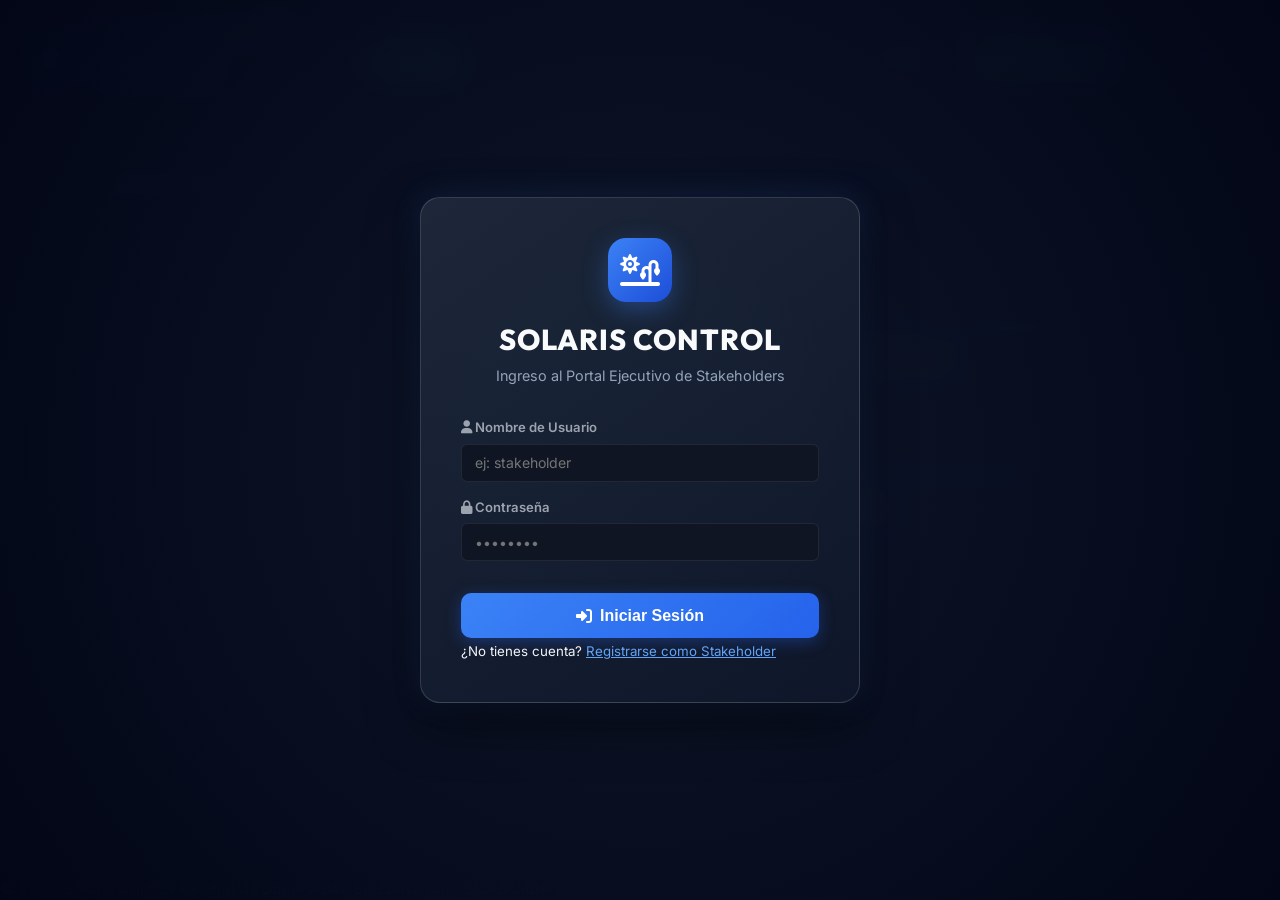
==== static/stakeholder.html @ ca8a626b "feat(auth): implementar autenticacion obligatoria, autoregistro de stakeholders y exportacion nativa" ====
<!DOCTYPE html>
<html lang="es">
<head>
    <meta charset="UTF-8">
    <meta name="viewport" content="width=device-width, initial-scale=1.0">
    <title>Solaris Control - Portal de Stakeholders & Salud de Planta</title>
    <!-- Google Fonts -->
    <link rel="preconnect" href="https://fonts.googleapis.com">
    <link rel="preconnect" href="https://fonts.gstatic.com" crossorigin>
    <link href="https://fonts.googleapis.com/css2?family=Inter:wght@300;400;500;600;700&family=Outfit:wght@400;600;700;800&display=swap" rel="stylesheet">
    <!-- FontAwesome Icons -->
    <link rel="stylesheet" href="https://cdnjs.cloudflare.com/ajax/libs/font-awesome/6.4.0/css/all.min.css">
    <!-- Chart.js Library -->
    <script src="/static/js/chart.min.js"></script>
    <!-- Custom CSS -->
    <link rel="stylesheet" href="/static/css/styles.css?v=9.0">
</head>
<body class="stakeholder-body">

    <!-- Header Navigation Bar -->
    <header class="app-header stakeholder-header">
        <div class="header-brand" id="header-brand-logo" title="Portal Ejecutivo de Stakeholders - Solaris Control">
            <div class="logo-icon stakeholder-logo">
                <i class="fa-solid fa-chart-pie"></i>
            </div>
            <div>
                <h1>SOLARIS CONTROL <span class="badge-role">STAKEHOLDERS</span></h1>
                <p>Supervisión Ejecutiva de Planta Solar</p>
            </div>
        </div>

        <!-- Navigation Tabs in Header -->
        <nav class="stakeholder-nav-pills">
            <button id="nav-btn-main" type="button" class="nav-pill active">
                <i class="fa-solid fa-house"></i> Salud General
            </button>
            <button id="nav-btn-disponibilidad" type="button" class="nav-pill">
                <i class="fa-solid fa-percent"></i> Disponibilidad
            </button>
            <button id="nav-btn-subplantas" type="button" class="nav-pill">
                <i class="fa-solid fa-layer-group"></i> Subplantas
            </button>
            <button id="nav-btn-stock" type="button" class="nav-pill">
                <i class="fa-solid fa-boxes-stacked"></i> Stock
            </button>
        </nav>

        <div class="header-status">
            <div class="live-status-pill">
                <span class="pulse-dot"></span>
                <i class="fa-solid fa-satellite-dish"></i> En Vivo
            </div>
            <button id="btn-export-excel" type="button" class="btn btn-success" title="Descargar Reporte Completo en Excel (.xlsx)">
                <i class="fa-solid fa-file-excel"></i> Exportar Excel (.xlsx)
            </button>
            <button id="btn-theme-toggle" type="button" class="btn btn-outline" title="Cambiar Tema (Claro / Oscuro)">
                <i class="fa-solid fa-moon" id="theme-toggle-icon"></i> <span id="theme-toggle-text">Tema Oscuro</span>
            </button>
            <div id="user-profile-badge" class="user-profile-badge" style="display: none;">
                <i class="fa-solid fa-circle-user"></i>
                <span id="user-display-name">---</span>
                <span id="user-role-badge" class="role-badge">---</span>
                <button id="btn-logout" type="button" class="btn-icon-logout" title="Cerrar Sesión">
                    <i class="fa-solid fa-right-from-bracket"></i>
                </button>
            </div>
        </div>
    </header>

    <!-- Main Container -->
    <main class="main-container">

        <!-- ====================================================================
             TAB 1: PAGINA PRINCIPAL (SALUD GENERAL & 3 TARJETAS INTERACTIVAS)
             ==================================================================== -->
        <div class="stakeholder-tab-pane active" id="tab-exec-main">
            
            <section class="stakeholder-hero-grid">
                
                <!-- Overall Plant Health Circular Donut Card -->
                <div class="glass-card plant-health-card">
                    <div class="card-header-clean">
                        <h3><i class="fa-solid fa-heart-pulse text-primary"></i> Salud General de la Planta</h3>
                        <span id="health-status-badge" class="status-badge badge-success">Calculando...</span>
                    </div>
                    <div class="health-gauge-wrapper">
                        <div class="chart-container-donut">
                            <canvas id="chart-plant-health"></canvas>
                            <div class="donut-center-text">
                                <span id="health-percentage-val">--%</span>
                                <small>Módulos Activos</small>
                            </div>
                        </div>
                        <div class="health-summary-details">
                            <div class="detail-row">
                                <span class="dot-indicator green"></span>
                                <span>Módulos Operativos:</span>
                                <strong id="health-op-count">-- / --</strong>
                            </div>
                            <div class="detail-row">
                                <span class="dot-indicator red"></span>
                                <span>En Reparación:</span>
                                <strong id="health-repair-count">--</strong>
                            </div>
                            <div class="detail-row">
                                <span class="dot-indicator cyan"></span>
                                <span>Reserva en Stock:</span>
                                <strong id="health-stock-count">--</strong>
                            </div>
                        </div>
                    </div>
                </div>

                <!-- 3 Clickable KPI Cards -->
                <div class="executive-kpi-column">
                    <!-- 1. Disponibilidad KPI Card -->
                    <div class="kpi-card success clickable-card" id="card-kpi-disponibilidad" role="button" tabindex="0" title="Ver detalle de Módulos Instalados y Disponibilidad">
                        <div class="kpi-icon"><i class="fa-solid fa-percent"></i></div>
                        <div class="kpi-content">
                            <div class="kpi-card-header-flex">
                                <span class="kpi-label">Disponibilidad Promedio</span>
                                <span class="click-hint"><i class="fa-solid fa-arrow-right"></i> Ver Módulos</span>
                            </div>
                            <h3 id="exec-kpi-availability">--%</h3>
                            <span class="kpi-sub">Clic para ver los 46 módulos instalados</span>
                        </div>
                    </div>

                    <!-- 2. Subplantas KPI Card -->
                    <div class="kpi-card info clickable-card" id="card-kpi-subplantas" role="button" tabindex="0" title="Ver análisis de Salud por Subplantas">
                        <div class="kpi-icon"><i class="fa-solid fa-solar-panel"></i></div>
                        <div class="kpi-content">
                            <div class="kpi-card-header-flex">
                                <span class="kpi-label">Subplantas Palmaseca</span>
                                <span class="click-hint"><i class="fa-solid fa-arrow-right"></i> Ver Diagramas</span>
                            </div>
                            <h3 id="exec-kpi-subplants">Palmaseca 1 & 2</h3>
                            <span class="kpi-sub">Clic para ver dona por inversor y diagrama por módulo</span>
                        </div>
                    </div>

                    <!-- 3. Stock KPI Card -->
                    <div class="kpi-card purple clickable-card" id="card-kpi-stock" role="button" tabindex="0" title="Ver Inventario de Módulos en Stock">
                        <div class="kpi-icon"><i class="fa-solid fa-boxes-stacked"></i></div>
                        <div class="kpi-content">
                            <div class="kpi-card-header-flex">
                                <span class="kpi-label">Stock de Contingencia</span>
                                <span class="click-hint"><i class="fa-solid fa-arrow-right"></i> Ver Inventario</span>
                            </div>
                            <h3 id="exec-kpi-spares">-- Módulos</h3>
                            <span class="kpi-sub">Clic para ver unidades de reserva disponibles</span>
                        </div>
                    </div>
                </div>
            </section>
        </div>


        <!-- ====================================================================
             TAB 2: VISTA DE DISPONIBILIDAD & MODULOS INSTALADOS
             ==================================================================== -->
        <div class="stakeholder-tab-pane" id="tab-exec-disponibilidad">
            <div class="glass-card section-card full-bleed-card">
                <div class="pane-header-flex mb-4">
                    <div>
                        <h2><i class="fa-solid fa-percent text-primary"></i> Módulos Instalados & Disponibilidad Operacional</h2>
                        <p>Desglose completo y espacioso de los 46 módulos de potencia divididos por subplanta e inversor.</p>
                    </div>
                    <div class="filter-controls-group">
                        <div class="period-filter-wrapper">
                            <label for="select-period-disponibilidad"><i class="fa-regular fa-calendar"></i> Período:</label>
                            <select id="select-period-disponibilidad" class="form-control-select">
                                <option value="month" selected>Mes Acumulado (Actual)</option>
                                <option value="all_time">Histórico Global (Desde 13 Ago 2026)</option>
                                <option value="last_30">Últimos 30 Días</option>
                                <option value="year">Año en Curso</option>
                            </select>
                        </div>
                        <button type="button" class="btn btn-outline btn-back-main" title="Volver al inicio">
                            <i class="fa-solid fa-arrow-left"></i> Volver a Salud General
                        </button>
                    </div>
                </div>

                <!-- SUBPLANTA PALMASECA 1 TABLE SECTION -->
                <div class="subplant-table-container mb-5">
                    <div class="subplant-section-header p1-header">
                        <h3><i class="fa-solid fa-solar-panel text-success"></i> Subplanta Palmaseca 1 (24 Módulos)</h3>
                        <span class="badge-subplant p1-badge">Inversores A1, A2, B1, B2</span>
                    </div>
                    <div class="table-responsive">
                        <table class="table-custom table-spacious" id="table-modules-p1">
                            <thead>
                                <tr>
                                    <th>Número Serial</th>
                                    <th>Inversor Asociado</th>
                                    <th>Slot</th>
                                    <th>Estado</th>
                                    <th>Fecha de Instalación</th>
                                    <th>Tiempo de Operación</th>
                                    <th>% Fuera de Operación</th>
                                </tr>
                            </thead>
                            <tbody id="tbody-modules-p1">
                                <tr><td colspan="7" class="text-center py-4"><i class="fa-solid fa-spinner fa-spin"></i> Cargando módulos de Palmaseca 1...</td></tr>
                            </tbody>
                        </table>
                    </div>
                </div>

                <!-- SUBPLANTA PALMASECA 2 TABLE SECTION -->
                <div class="subplant-table-container">
                    <div class="subplant-section-header p2-header">
                        <h3><i class="fa-solid fa-solar-panel text-info"></i> Subplanta Palmaseca 2 (22 Módulos)</h3>
                        <span class="badge-subplant p2-badge">Inversores C1, C2, D1, E1</span>
                    </div>
                    <div class="table-responsive">
                        <table class="table-custom table-spacious" id="table-modules-p2">
                            <thead>
                                <tr>
                                    <th>Número Serial</th>
                                    <th>Inversor Asociado</th>
                                    <th>Slot</th>
                                    <th>Estado</th>
                                    <th>Fecha de Instalación</th>
                                    <th>Tiempo de Operación</th>
                                    <th>% Fuera de Operación</th>
                                </tr>
                            </thead>
                            <tbody id="tbody-modules-p2">
                                <tr><td colspan="7" class="text-center py-4"><i class="fa-solid fa-spinner fa-spin"></i> Cargando módulos de Palmaseca 2...</td></tr>
                            </tbody>
                        </table>
                    </div>
                </div>

            </div>
        </div>


        <!-- ====================================================================
             TAB 3: VISTA DE SUBPLANTAS (DONAS POR INVERSOR & BARRAS POR MODULO)
             ==================================================================== -->
        <div class="stakeholder-tab-pane" id="tab-exec-subplantas">
            
            <div class="subplant-header-nav">
                <div>
                    <h2><i class="fa-solid fa-layer-group text-primary"></i> Análisis de Salud por Subplantas</h2>
                    <p>Diagramas de salud por inversor y disponibilidad detallada por módulo de potencia instalado.</p>
                </div>
                <button type="button" class="btn btn-outline btn-back-main" title="Volver al inicio">
                    <i class="fa-solid fa-arrow-left"></i> Volver a Salud General
                </button>
            </div>

            <!-- SECCIÓN SUPERIOR: SUBPLANTA PALMASECA 1 -->
            <div class="glass-card subplant-detail-card mb-5">
                <div class="subplant-card-title mb-3">
                    <div>
                        <h3><i class="fa-solid fa-solar-panel text-success"></i> Subplanta Palmaseca 1</h3>
                        <p class="subplant-subtitle">Inversores A1, A2, B1, B2 (24 Módulos de Potencia)</p>
                    </div>
                    <div class="subplant-badge-group">
                        <span id="p1-op-badge" class="badge-subplant p1-badge">Calculando...</span>
                        <span id="p1-health-badge-detail" class="status-badge badge-success">--% Salud</span>
                    </div>
                </div>

                <!-- 1. DIAGRAMAS DE DONA / TORTA POR INVERSOR (PALMASECA 1) -->
                <div class="inverter-donuts-title">
                    <h4><i class="fa-solid fa-chart-pie text-muted"></i> Salud por Inversor (Palmaseca 1)</h4>
                </div>
                <div class="inverters-donuts-grid" id="donuts-grid-p1">
                    <div class="inverter-donut-box">
                        <h5>Inversor A1</h5>
                        <div class="mini-donut-container"><canvas id="donut-inv-A1"></canvas></div>
                        <span class="mini-donut-label" id="label-inv-A1">--%</span>
                        <small class="mini-donut-sub" id="sub-inv-A1">-- / -- Operativos</small>
                    </div>
                    <div class="inverter-donut-box">
                        <h5>Inversor A2</h5>
                        <div class="mini-donut-container"><canvas id="donut-inv-A2"></canvas></div>
                        <span class="mini-donut-label" id="label-inv-A2">--%</span>
                        <small class="mini-donut-sub" id="sub-inv-A2">-- / -- Operativos</small>
                    </div>
                    <div class="inverter-donut-box">
                        <h5>Inversor B1</h5>
                        <div class="mini-donut-container"><canvas id="donut-inv-B1"></canvas></div>
                        <span class="mini-donut-label" id="label-inv-B1">--%</span>
                        <small class="mini-donut-sub" id="sub-inv-B1">-- / -- Operativos</small>
                    </div>
                    <div class="inverter-donut-box">
                        <h5>Inversor B2</h5>
                        <div class="mini-donut-container"><canvas id="donut-inv-B2"></canvas></div>
                        <span class="mini-donut-label" id="label-inv-B2">--%</span>
                        <small class="mini-donut-sub" id="sub-inv-B2">-- / -- Operativos</small>
                    </div>
                </div>

                <!-- 2. DIAGRAMA DE BARRAS POR MÓDULO (PALMASECA 1) -->
                <div class="module-bars-title mt-4">
                    <h4><i class="fa-solid fa-chart-column text-muted"></i> Disponibilidad por Módulo de Potencia (Palmaseca 1)</h4>
                </div>
                <div class="chart-canvas-container" style="position: relative; height: 320px; width: 100%;">
                    <canvas id="chart-modules-p1"></canvas>
                </div>
            </div>

            <!-- SECCIÓN INFERIOR: SUBPLANTA PALMASECA 2 -->
            <div class="glass-card subplant-detail-card">
                <div class="subplant-card-title mb-3">
                    <div>
                        <h3><i class="fa-solid fa-solar-panel text-info"></i> Subplanta Palmaseca 2</h3>
                        <p class="subplant-subtitle">Inversores C1, C2, D1, E1 (22 Módulos de Potencia)</p>
                    </div>
                    <div class="subplant-badge-group">
                        <span id="p2-op-badge" class="badge-subplant p2-badge">Calculando...</span>
                        <span id="p2-health-badge-detail" class="status-badge badge-success">--% Salud</span>
                    </div>
                </div>

                <!-- 1. DIAGRAMAS DE DONA / TORTA POR INVERSOR (PALMASECA 2) -->
                <div class="inverter-donuts-title">
                    <h4><i class="fa-solid fa-chart-pie text-muted"></i> Salud por Inversor (Palmaseca 2)</h4>
                </div>
                <div class="inverters-donuts-grid" id="donuts-grid-p2">
                    <div class="inverter-donut-box">
                        <h5>Inversor C1</h5>
                        <div class="mini-donut-container"><canvas id="donut-inv-C1"></canvas></div>
                        <span class="mini-donut-label" id="label-inv-C1">--%</span>
                        <small class="mini-donut-sub" id="sub-inv-C1">-- / -- Operativos</small>
                    </div>
                    <div class="inverter-donut-box">
                        <h5>Inversor C2</h5>
                        <div class="mini-donut-container"><canvas id="donut-inv-C2"></canvas></div>
                        <span class="mini-donut-label" id="label-inv-C2">--%</span>
                        <small class="mini-donut-sub" id="sub-inv-C2">-- / -- Operativos</small>
                    </div>
                    <div class="inverter-donut-box">
                        <h5>Inversor D1</h5>
                        <div class="mini-donut-container"><canvas id="donut-inv-D1"></canvas></div>
                        <span class="mini-donut-label" id="label-inv-D1">--%</span>
                        <small class="mini-donut-sub" id="sub-inv-D1">-- / -- Operativos</small>
                    </div>
                    <div class="inverter-donut-box">
                        <h5>Inversor E1</h5>
                        <div class="mini-donut-container"><canvas id="donut-inv-E1"></canvas></div>
                        <span class="mini-donut-label" id="label-inv-E1">--%</span>
                        <small class="mini-donut-sub" id="sub-inv-E1">-- / -- Operativos</small>
                    </div>
                </div>

                <!-- 2. DIAGRAMA DE BARRAS POR MÓDULO (PALMASECA 2) -->
                <div class="module-bars-title mt-4">
                    <h4><i class="fa-solid fa-chart-column text-muted"></i> Disponibilidad por Módulo de Potencia (Palmaseca 2)</h4>
                </div>
                <div class="chart-canvas-container" style="position: relative; height: 320px; width: 100%;">
                    <canvas id="chart-modules-p2"></canvas>
                </div>
            </div>

        </div>


        <!-- ====================================================================
             TAB 4: VISTA DE STOCK (MODULOS DE RESERVA)
             ==================================================================== -->
        <div class="stakeholder-tab-pane" id="tab-exec-stock">
            <div class="glass-card section-card full-bleed-card">
                <div class="pane-header-flex mb-4">
                    <div>
                        <h2><i class="fa-solid fa-boxes-stacked text-purple"></i> Inventario de Módulos de Potencia en Stock</h2>
                        <p>Unidades de respaldo listas para rotación y sustitución en contingencias.</p>
                    </div>
                    <button type="button" class="btn btn-outline btn-back-main" title="Volver al inicio">
                        <i class="fa-solid fa-arrow-left"></i> Volver a Salud General
                    </button>
                </div>

                <div class="table-responsive">
                    <table class="table-custom table-spacious" id="table-stock-modules">
                        <thead>
                            <tr>
                                <th>Número Serial</th>
                                <th>Estado</th>
                                <th>Ubicación Actual</th>
                                <th>Fecha de Registro</th>
                                <th>Reparaciones Históricas</th>
                            </tr>
                        </thead>
                        <tbody id="tbody-stock-modules">
                            <tr>
                                <td colspan="5" class="text-center py-4"><i class="fa-solid fa-spinner fa-spin"></i> Cargando módulos de stock...</td>
                            </tr>
                        </tbody>
                    </table>
                </div>
            </div>
        </div>

    </main>

    <!-- Footer -->
    <footer class="app-footer text-center">
        <p>&copy; 2026 Solaris Control • Portal de Supervisión Ejecutiva para Stakeholders.</p>
    </footer>

    <!-- Modal Obligatorio de Inicio de Sesión / Registro -->
    <div class="login-fullscreen-overlay" id="modal-mandatory-login" style="display: flex;">
        <div class="login-card">
            <div class="login-header">
                <div class="login-logo-icon"><i class="fa-solid fa-sun-plant-wilt"></i></div>
                <h2>SOLARIS CONTROL</h2>
                <p id="login-subheading">Ingreso al Portal Ejecutivo de Stakeholders</p>
            </div>

            <!-- Formulario de Login -->
            <form id="form-mandatory-login">
                <div id="login-error-msg" class="login-error-alert" style="display: none;"></div>
                <div class="form-group">
                    <label><i class="fa-solid fa-user"></i> Nombre de Usuario</label>
                    <input type="text" id="login-username" class="form-control" required placeholder="ej: stakeholder" autocomplete="username">
                </div>
                <div class="form-group">
                    <label><i class="fa-solid fa-lock"></i> Contraseña</label>
                    <input type="password" id="login-password" class="form-control" required placeholder="••••••••" autocomplete="current-password">
                </div>
                <button type="submit" class="btn btn-primary btn-block btn-login-submit" id="btn-login-submit">
                    <i class="fa-solid fa-right-to-bracket"></i> Iniciar Sesión
                </button>
                <div class="login-toggle-link mt-3 text-center">
                    <small>¿No tienes cuenta? <a href="#" id="link-show-register" style="color: #60a5fa; text-decoration: underline;">Registrarse como Stakeholder</a></small>
                </div>
            </form>

            <!-- Formulario de Registro de Stakeholder -->
            <form id="form-mandatory-register" style="display: none;">
                <div id="register-error-msg" class="login-error-alert" style="display: none;"></div>
                <div class="form-group">
                    <label><i class="fa-solid fa-id-card"></i> Nombre Completo</label>
                    <input type="text" id="reg-fullname" class="form-control" required placeholder="ej: María Pérez">
                </div>
                <div class="form-group">
                    <label><i class="fa-solid fa-user"></i> Nombre de Usuario</label>
                    <input type="text" id="reg-username" class="form-control" required placeholder="ej: mperez">
                </div>
                <div class="form-group">
                    <label><i class="fa-solid fa-lock"></i> Contraseña</label>
                    <input type="password" id="reg-password" class="form-control" required placeholder="••••••••">
                </div>
                <button type="submit" class="btn btn-success btn-block btn-login-submit" id="btn-register-submit">
                    <i class="fa-solid fa-user-plus"></i> Crear Cuenta de Stakeholder
                </button>
                <div class="login-toggle-link mt-3 text-center">
                    <small>¿Ya tienes cuenta? <a href="#" id="link-show-login" style="color: #60a5fa; text-decoration: underline;">Volver a Iniciar Sesión</a></small>
                </div>
            </form>
        </div>
    </div>

    <!-- Toast Notification Overlay -->
    <div id="toast-container" class="toast-container"></div>

    <!-- Stakeholder JavaScript Logic -->
    <script src="/static/js/stakeholder.js?v=4.0"></script>
</body>
</html>
---- static/css/styles.css ----
/* ==========================================================================
   SOLARIS CONTROL - DESIGN SYSTEM & TELEMETRY STYLES
   ========================================================================== */

:root {
    --bg-dark: #0b0f19;
    --bg-card: #151c2e;
    --bg-card-hover: #1e2840;
    --bg-input: #0f1523;
    --border-color: rgba(255, 255, 255, 0.08);
    --border-highlight: rgba(16, 185, 129, 0.3);

    --primary: #10b981;
    --primary-glow: rgba(16, 185, 129, 0.25);
    --secondary: #06b6d4;
    --accent-amber: #f59e0b;
    --danger: #ef4444;
    --danger-glow: rgba(239, 68, 68, 0.25);
    --purple: #8b5cf6;

    --text-main: #f3f4f6;
    --text-muted: #9ca3af;
    --text-dim: #6b7280;

    --font-heading: 'Outfit', -apple-system, sans-serif;
    --font-body: 'Inter', -apple-system, sans-serif;

    --shadow-card: 0 10px 25px -5px rgba(0, 0, 0, 0.5), 0 8px 10px -6px rgba(0, 0, 0, 0.5);
    --radius-sm: 6px;
    --radius-md: 10px;
    --radius-lg: 16px;
}

* {
    box-sizing: border-box;
    margin: 0;
    padding: 0;
}

body {
    background-color: var(--bg-dark);
    color: var(--text-main);
    font-family: var(--font-body);
    line-height: 1.5;
    min-height: 100vh;
    display: flex;
    flex-direction: column;
}

/* Header Navbar */
.app-header {
    background: linear-gradient(180deg, #131a2b 0%, #0b0f19 100%);
    border-bottom: 1px solid var(--border-color);
    padding: 1rem 2rem;
    display: flex;
    justify-content: space-between;
    align-items: center;
    position: sticky;
    top: 0;
    z-index: 100;
}

.header-brand {
    display: flex;
    align-items: center;
    gap: 1rem;
    cursor: pointer;
    transition: transform 0.25s ease, opacity 0.25s ease;
}

.header-brand:hover {
    transform: scale(1.02);
    opacity: 0.92;
}

.logo-icon {
    width: 46px;
    height: 46px;
    background: linear-gradient(135deg, var(--primary) 0%, var(--secondary) 100%);
    border-radius: var(--radius-md);
    display: flex;
    align-items: center;
    justify-content: center;
    font-size: 1.5rem;
    color: #fff;
    box-shadow: 0 0 15px var(--primary-glow);
}

.header-brand h1 {
    font-family: var(--font-heading);
    font-size: 1.4rem;
    font-weight: 800;
    letter-spacing: 0.5px;
    background: linear-gradient(90deg, #ffffff 0%, #a5f3fc 100%);
    -webkit-background-clip: text;
    -webkit-text-fill-color: transparent;
}

.header-brand p {
    font-size: 0.82rem;
    color: var(--text-muted);
}

.header-status {
    display: flex;
    align-items: center;
    gap: 1.25rem;
}

.solar-schedule-badge {
    background: rgba(245, 158, 11, 0.12);
    border: 1px solid rgba(245, 158, 11, 0.3);
    color: #fbbf24;
    padding: 0.4rem 0.9rem;
    border-radius: 50px;
    font-size: 0.85rem;
    display: flex;
    align-items: center;
    gap: 0.5rem;
}

/* Main Container */
.main-container {
    flex: 1;
    max-width: 1500px;
    width: 100%;
    margin: 0 auto;
    padding: 1.5rem;
    display: flex;
    flex-direction: column;
    gap: 1.5rem;
}

/* Tabs Navigation Bar (Sticky) */
.tabs-nav-wrapper {
    background: rgba(21, 28, 46, 0.92);
    backdrop-filter: blur(12px);
    border: 1px solid var(--border-color);
    border-radius: var(--radius-lg);
    padding: 0.5rem;
    box-shadow: var(--shadow-card);
    position: sticky;
    top: 72px;
    z-index: 90;
}

/* Read-Only Mode Styling for Stakeholders */
.read-only-banner {
    background: linear-gradient(135deg, rgba(245, 158, 11, 0.18) 0%, rgba(217, 119, 6, 0.28) 100%);
    border: 1px solid rgba(245, 158, 11, 0.45);
    color: #fef08a;
    padding: 0.75rem 1.25rem;
    border-radius: var(--radius-md);
    font-size: 0.88rem;
    display: flex;
    align-items: center;
    gap: 0.65rem;
    margin-bottom: 1rem;
    box-shadow: 0 0 15px rgba(245, 158, 11, 0.15);
}

body.is-read-only .btn-read-only-disabled {
    opacity: 0.45 !important;
    cursor: not-allowed !important;
    pointer-events: none !important;
    filter: grayscale(0.5);
}

.tabs-scroll {
    display: flex;
    gap: 0.4rem;
    overflow-x: auto;
    scrollbar-width: thin;
    scrollbar-color: rgba(255,255,255,0.2) transparent;
}

.tab-btn {
    background: transparent;
    border: none;
    color: var(--text-muted);
    padding: 0.65rem 1.1rem;
    font-size: 0.92rem;
    font-weight: 600;
    border-radius: var(--radius-md);
    cursor: pointer;
    white-space: nowrap;
    transition: all 0.2s ease;
    display: flex;
    align-items: center;
    gap: 0.5rem;
}

.tab-btn:hover {
    color: var(--text-main);
    background: rgba(255, 255, 255, 0.04);
}

.tab-btn.active {
    background: linear-gradient(135deg, rgba(16, 185, 129, 0.2) 0%, rgba(6, 182, 212, 0.2) 100%);
    color: var(--primary);
    border: 1px solid var(--border-highlight);
    box-shadow: 0 0 12px var(--primary-glow);
}

.mod-badge {
    background: rgba(255, 255, 255, 0.1);
    color: var(--text-muted);
    font-size: 0.7rem;
    padding: 0.15rem 0.4rem;
    border-radius: 4px;

}

.mod-badge.special {
    background: rgba(139, 92, 246, 0.25);
    color: #c4b5fd;
    border: 1px solid rgba(139, 92, 246, 0.4);
}

/* Content Panels */
.content-wrapper {
    background: var(--bg-card);
    border: 1px solid var(--border-color);
    border-radius: var(--radius-lg);
    padding: 1.75rem;
    box-shadow: var(--shadow-card);
    min-height: 600px;
}

.tab-pane {
    display: none;
}

.tab-pane.active {
    display: block;
    animation: fadeIn 0.25s ease-in-out;
}

@keyframes fadeIn {
    from { opacity: 0; transform: translateY(4px); }
    to { opacity: 1; transform: translateY(0); }
}

.pane-header {
    margin-bottom: 1.5rem;
    padding-bottom: 1rem;
    border-bottom: 1px solid var(--border-color);
}

.pane-header h2 {
    font-family: var(--font-heading);
    font-size: 1.5rem;
    font-weight: 700;
    color: var(--text-main);
    display: flex;
    align-items: center;
    gap: 0.6rem;
}

.pane-header p {
    color: var(--text-muted);
    font-size: 0.9rem;
    margin-top: 0.25rem;
}

.flex-between {
    display: flex;
    justify-content: space-between;
    align-items: center;
    flex-wrap: wrap;
    gap: 1rem;
}

/* KPI Cards */
.kpi-grid {
    display: grid;
    grid-template-columns: repeat(auto-fit, minmax(240px, 1fr));
    gap: 1.25rem;
    margin-bottom: 2rem;
}

.kpi-card {
    background: linear-gradient(145deg, rgba(21, 28, 46, 0.98) 0%, rgba(15, 21, 35, 0.98) 100%);
    backdrop-filter: blur(16px);
    -webkit-backdrop-filter: blur(16px);
    border: 1px solid rgba(255, 255, 255, 0.12);
    border-radius: 16px;
    padding: 1.35rem;
    display: flex;
    align-items: center;
    gap: 1.25rem;
    cursor: pointer;
    transition: all 0.35s cubic-bezier(0.4, 0, 0.2, 1);
}

.kpi-card:hover {
    transform: translateY(-5px);
    box-shadow: 0 15px 35px rgba(16, 185, 129, 0.22);
    border-color: #10b981;
}

.kpi-card.warning:hover {
    box-shadow: 0 15px 35px rgba(245, 158, 11, 0.25);
    border-color: #f59e0b;
}

.kpi-card.info:hover {
    box-shadow: 0 15px 35px rgba(14, 165, 233, 0.25);
    border-color: #0ea5e9;
}

.kpi-card.primary:hover {
    box-shadow: 0 15px 35px rgba(99, 102, 241, 0.25);
    border-color: #6366f1;
}

.kpi-icon {
    width: 52px;
    height: 52px;
    border-radius: var(--radius-md);
    display: flex;
    align-items: center;
    justify-content: center;
    font-size: 1.4rem;
}

.kpi-card.success .kpi-icon { background: rgba(16, 185, 129, 0.15); color: var(--primary); }
.kpi-card.warning .kpi-icon { background: rgba(245, 158, 11, 0.15); color: var(--accent-amber); }
.kpi-card.info .kpi-icon { background: rgba(6, 182, 212, 0.15); color: var(--secondary); }
.kpi-card.primary .kpi-icon { background: rgba(139, 92, 246, 0.15); color: var(--purple); }

.kpi-label {
    font-size: 0.8rem;
    text-transform: uppercase;
    letter-spacing: 0.5px;
    color: var(--text-muted);
    font-weight: 600;
}

.kpi-content h3 {
    font-family: var(--font-heading);
    font-size: 1.8rem;
    font-weight: 800;
    color: var(--text-main);
    line-height: 1.1;
    margin: 0.2rem 0;
}

.kpi-sub {
    font-size: 0.78rem;
    color: var(--text-dim);
}

/* Inverter Grid Summary on Dashboard */
.inverters-summary-grid {
    display: grid;
    grid-template-columns: repeat(auto-fit, minmax(280px, 1fr));
    gap: 1.25rem;
    margin-bottom: 2rem;
}

.inv-summary-card {
    background: var(--bg-card-hover);
    border: 1px solid var(--border-color);
    border-radius: var(--radius-md);
    padding: 1.1rem;
    cursor: pointer;
    transition: all 0.2s ease;
}

.inv-summary-card:hover {
    border-color: var(--primary);
    box-shadow: 0 0 15px var(--primary-glow);
}

.inv-summary-header {
    display: flex;
    justify-content: space-between;
    align-items: center;
    margin-bottom: 0.8rem;
}

.inv-summary-title {
    font-family: var(--font-heading);
    font-size: 1.1rem;
    font-weight: 700;
    color: var(--text-main);
}

.inv-slots-mini {
    display: flex;
    gap: 0.3rem;
    margin-top: 0.6rem;
}

.slot-dot {
    flex: 1;
    height: 8px;
    border-radius: 4px;
    background: #374151;
}

.slot-dot.operating { background: var(--primary); box-shadow: 0 0 6px var(--primary-glow); }
.slot-dot.in_repair { background: var(--accent-amber); box-shadow: 0 0 6px rgba(245,158,11,0.5); }
.slot-dot.retired { background: #6b7280; }

/* Inverter Module Cards Grid */
.modules-grid {
    display: grid;
    grid-template-columns: repeat(auto-fit, minmax(320px, 1fr));
    gap: 1.5rem;
}

.module-card {
    background: #0f1523;
    border: 1px solid var(--border-color);
    border-radius: var(--radius-md);
    padding: 1.35rem;
    display: flex;
    flex-direction: column;
    gap: 1rem;
    position: relative;
    transition: border-color 0.2s ease;
}

.module-card.status-operating { border-top: 4px solid var(--primary); }
.module-card.status-in_repair { border-top: 4px solid var(--accent-amber); background: rgba(245, 158, 11, 0.03); }

.module-card-header {
    display: flex;
    justify-content: space-between;
    align-items: flex-start;
}

.module-slot-label {
    font-size: 0.75rem;
    text-transform: uppercase;
    font-weight: 700;
    color: var(--text-dim);
    letter-spacing: 0.5px;
}

.module-serial {
    font-family: var(--font-heading);
    font-size: 1.15rem;
    font-weight: 700;
    color: var(--text-main);
    margin-top: 0.15rem;
}

.status-tag {
    padding: 0.3rem 0.75rem;
    border-radius: 50px;
    font-size: 0.75rem;
    font-weight: 700;
    text-transform: uppercase;
    letter-spacing: 0.5px;
    display: inline-flex;
    align-items: center;
    gap: 0.4rem;
}

.status-tag.operating { background: rgba(16, 185, 129, 0.15); color: var(--primary); border: 1px solid var(--primary-glow); }
.status-tag.in_repair { background: rgba(245, 158, 11, 0.15); color: var(--accent-amber); border: 1px solid rgba(245, 158, 11, 0.3); }
.status-tag.spare { background: rgba(6, 182, 212, 0.15); color: var(--secondary); border: 1px solid rgba(6, 182, 212, 0.3); }

.metrics-box {
    background: rgba(255, 255, 255, 0.03);
    border-radius: var(--radius-sm);
    padding: 0.9rem;
    display: grid;
    grid-template-columns: 1fr 1fr;
    gap: 0.75rem;
}

.metric-item {
    display: flex;
    flex-direction: column;
}

.metric-item .m-label {
    font-size: 0.72rem;
    color: var(--text-muted);
}

.metric-item .m-val {
    font-family: var(--font-heading);
    font-size: 1.1rem;
    font-weight: 700;
    color: var(--text-main);
}

.active-repair-banner {
    background: rgba(239, 68, 68, 0.1);
    border: 1px dashed rgba(239, 68, 68, 0.4);
    border-radius: var(--radius-sm);
    padding: 0.75rem;
    font-size: 0.82rem;
    color: #fca5a5;
}

.card-actions {
    display: flex;
    gap: 0.6rem;
    margin-top: auto;
    align-items: center;
}

.btn-icon-only {
    flex: 1;
    height: 38px;
    padding: 0;
    display: inline-flex;
    align-items: center;
    justify-content: center;
    border-radius: var(--radius-sm);
    font-size: 0.95rem;
    transition: transform 0.15s ease, box-shadow 0.2s ease, background-color 0.2s ease;
}

.btn-icon-only:hover {
    transform: translateY(-1px);
}

/* Spares Grid */
.spares-grid {
    display: grid;
    grid-template-columns: repeat(auto-fill, minmax(240px, 1fr));
    gap: 1.25rem;
}

.spare-card {
    background: #0f1523;
    border: 1px solid var(--border-color);
    border-radius: var(--radius-md);
    padding: 1.2rem;
    display: flex;
    flex-direction: column;
    gap: 0.6rem;
}

/* Tables */
.table-responsive {
    width: 100%;
    overflow-x: auto;
}

.data-table {
    width: 100%;
    border-collapse: collapse;
    font-size: 0.88rem;
    text-align: left;
}

.data-table th {
    background: rgba(255, 255, 255, 0.03);
    color: var(--text-muted);
    padding: 0.85rem 1rem;
    font-weight: 600;
    border-bottom: 1px solid var(--border-color);
}

.data-table td {
    padding: 0.85rem 1rem;
    border-bottom: 1px solid rgba(255, 255, 255, 0.05);
    color: var(--text-main);
}

.data-table tbody tr:hover {
    background: rgba(255, 255, 255, 0.02);
}

/* Buttons */
.btn {
    display: inline-flex;
    align-items: center;
    justify-content: center;
    gap: 0.5rem;
    padding: 0.55rem 1.1rem;
    font-size: 0.88rem;
    font-weight: 600;
    border-radius: var(--radius-sm);
    border: 1px solid transparent;
    cursor: pointer;
    transition: all 0.2s ease;
}

.btn-primary {
    background: var(--primary);
    color: #042f2e;
}

.btn-primary:hover {
    background: #34d399;
    box-shadow: 0 0 12px var(--primary-glow);
}

.btn-secondary {
    background: var(--secondary);
    color: #083344;
}

.btn-secondary:hover {
    background: #22d3ee;
}

.btn-danger {
    background: var(--danger);
    color: #fff;
}

.btn-danger:hover {
    background: #f87171;
    box-shadow: 0 0 12px var(--danger-glow);
}

.btn-success {
    background: var(--primary);
    color: #042f2e;
}

.btn-outline {
    background: transparent;
    border-color: var(--border-color);
    color: var(--text-main);
}

.btn-outline:hover {
    border-color: var(--text-muted);
    background: rgba(255, 255, 255, 0.05);
}

.btn-sm {
    padding: 0.35rem 0.75rem;
    font-size: 0.78rem;
}

/* Distinct Highlighted Back to Dashboard Button */
.btn-back-to-dashboard,
button.btn-back-to-dashboard {
    display: inline-flex;
    align-items: center;
    justify-content: center;
    gap: 0.6rem;
    padding: 0.65rem 1.25rem;
    font-size: 0.95rem;
    font-weight: 700;
    border-radius: var(--radius-md);
    transition: all 0.25s cubic-bezier(0.4, 0, 0.2, 1);
    cursor: pointer;
    background: linear-gradient(135deg, rgba(99, 102, 241, 0.22) 0%, rgba(139, 92, 246, 0.22) 100%);
    border: 1px solid rgba(129, 140, 248, 0.55);
    color: #c7d2fe;
    box-shadow: 0 4px 14px rgba(99, 102, 241, 0.2);
}

.btn-back-to-dashboard:hover,
button.btn-back-to-dashboard:hover {
    background: linear-gradient(135deg, rgba(99, 102, 241, 0.42) 0%, rgba(139, 92, 246, 0.42) 100%);
    border-color: #a5b4fc;
    color: #ffffff;
    transform: translateX(-4px);
    box-shadow: 0 6px 20px rgba(99, 102, 241, 0.4);
}

.btn-back-to-dashboard i {
    font-size: 1.05rem;
    transition: transform 0.2s ease;
}

.btn-back-to-dashboard:hover i {
    transform: scale(1.15);
}

/* Modals */
.modal-overlay {
    position: fixed;
    top: 0;
    left: 0;
    width: 100vw;
    height: 100vh;
    background: rgba(5, 8, 15, 0.85);
    backdrop-filter: blur(8px);
    display: none;
    align-items: center;
    justify-content: center;
    padding: 1rem;
    z-index: 1000;
}

.modal-overlay.active {
    display: flex;
    animation: fadeIn 0.2s ease-out;
}

.modal-card {
    background: var(--bg-card);
    border: 1px solid var(--border-color);
    border-radius: var(--radius-lg);
    width: 100%;
    max-width: 580px;
    max-height: calc(100vh - 2.5rem);
    padding: 1.5rem;
    box-shadow: var(--shadow-card);
    display: flex;
    flex-direction: column;
    overflow: hidden;
}

.modal-header {
    display: flex;
    justify-content: space-between;
    align-items: center;
    margin-bottom: 1rem;
    padding-bottom: 0.75rem;
    border-bottom: 1px solid var(--border-color);
    flex-shrink: 0;
}

.modal-header h3 {
    font-family: var(--font-heading);
    font-size: 1.25rem;
    color: var(--text-main);
    display: flex;
    align-items: center;
    gap: 0.5rem;
}

.close-modal {
    background: none;
    border: none;
    color: var(--text-muted);
    font-size: 1.5rem;
    cursor: pointer;
}

.close-modal:hover { color: var(--text-main); }

.modal-card form {
    display: flex;
    flex-direction: column;
    flex: 1;
    min-height: 0;
    overflow: hidden;
}

.modal-body {
    overflow-y: auto;
    flex: 1;
    padding-right: 0.5rem;
    margin-bottom: 0.5rem;
    scrollbar-width: thin;
    scrollbar-color: rgba(255, 255, 255, 0.2) transparent;
}

.form-row.grid-2 {
    display: grid;
    grid-template-columns: 1fr 1fr;
    gap: 1rem;
}

@media (max-width: 540px) {
    .form-row.grid-2 {
        grid-template-columns: 1fr;
        gap: 0;
    }
}

.form-group {
    margin-bottom: 1rem;
}

.form-group label {
    display: block;
    font-size: 0.82rem;
    font-weight: 600;
    color: var(--text-muted);
    margin-bottom: 0.35rem;
}

.form-control {
    width: 100%;
    background: var(--bg-input);
    border: 1px solid var(--border-color);
    border-radius: var(--radius-sm);
    padding: 0.6rem 0.8rem;
    color: var(--text-main);
    font-family: var(--font-body);
    font-size: 0.88rem;
    outline: none;
    transition: border-color 0.2s;
}

.form-control:focus {
    border-color: var(--primary);
    box-shadow: 0 0 8px var(--primary-glow);
}

/* High-Contrast Calendar & Clock Picker Icons per Theme (AGENTS.md Rule) */
[data-theme="dark"] input[type="datetime-local"],
[data-theme="dark"] input[type="date"],
[data-theme="dark"] input[type="time"],
:root:not([data-theme="light"]) input[type="datetime-local"],
:root:not([data-theme="light"]) input[type="date"],
:root:not([data-theme="light"]) input[type="time"] {
    color-scheme: dark;
}

[data-theme="dark"] input[type="datetime-local"]::-webkit-calendar-picker-indicator,
[data-theme="dark"] input[type="date"]::-webkit-calendar-picker-indicator,
[data-theme="dark"] input[type="time"]::-webkit-calendar-picker-indicator,
:root:not([data-theme="light"]) input[type="datetime-local"]::-webkit-calendar-picker-indicator,
:root:not([data-theme="light"]) input[type="date"]::-webkit-calendar-picker-indicator,
:root:not([data-theme="light"]) input[type="time"]::-webkit-calendar-picker-indicator {
    filter: invert(1) brightness(100%);
    cursor: pointer;
    opacity: 0.9;
    padding: 0.2rem;
    transition: opacity 0.2s ease, transform 0.2s ease;
}

[data-theme="light"] input[type="datetime-local"],
[data-theme="light"] input[type="date"],
[data-theme="light"] input[type="time"] {
    color-scheme: light;
}

[data-theme="light"] input[type="datetime-local"]::-webkit-calendar-picker-indicator,
[data-theme="light"] input[type="date"]::-webkit-calendar-picker-indicator,
[data-theme="light"] input[type="time"]::-webkit-calendar-picker-indicator {
    filter: none;
    cursor: pointer;
    opacity: 0.9;
    padding: 0.2rem;
    transition: opacity 0.2s ease, transform 0.2s ease;
}

input[type="datetime-local"]::-webkit-calendar-picker-indicator:hover,
input[type="date"]::-webkit-calendar-picker-indicator:hover,
input[type="time"]::-webkit-calendar-picker-indicator:hover {
    opacity: 1;
    transform: scale(1.15);
}

.modal-footer {
    display: flex;
    justify-content: flex-end;
    gap: 0.75rem;
    padding-top: 1rem;
    border-top: 1px solid var(--border-color);
    flex-shrink: 0;
    background: var(--bg-card);
}

/* Toast notifications */
.toast-container {
    position: fixed;
    bottom: 2rem;
    right: 2rem;
    z-index: 2000;
    display: flex;
    flex-direction: column;
    gap: 0.75rem;
}

.toast {
    background: var(--bg-card);
    border: 1px solid var(--border-color);
    border-left: 4px solid var(--primary);
    border-radius: var(--radius-sm);
    padding: 0.85rem 1.25rem;
    color: var(--text-main);
    font-size: 0.88rem;
    box-shadow: var(--shadow-card);
    animation: slideIn 0.3s cubic-bezier(0.16, 1, 0.3, 1);
}

.toast.error { border-left-color: var(--danger); }

@keyframes slideIn {
    from { transform: translateX(100%); opacity: 0; }
    to { transform: translateX(0); opacity: 1; }
}

.text-muted { color: var(--text-muted); }
.mt-1 { margin-top: 0.25rem; }
.mb-4 { margin-bottom: 1.5rem; }

/* History Filter Panel Styles */
.history-filter-panel {
    background: var(--bg-card);
    border: 1px solid var(--border-color);
    border-radius: var(--radius-md);
    padding: 1rem 1.25rem;
    margin-bottom: 1rem;
    display: flex;
    flex-wrap: wrap;
    align-items: flex-end;
    gap: 1rem;
    box-shadow: 0 4px 15px rgba(0, 0, 0, 0.2);
}

.history-filter-panel .filter-group {
    display: flex;
    flex-direction: column;
    gap: 0.35rem;
    flex: 1 1 180px;
    min-width: 160px;
}

.history-filter-panel .filter-search-group {
    flex: 2 1 240px;
    min-width: 220px;
}

.history-filter-panel .filter-actions-group {
    flex: 0 0 auto;
    display: flex;
    gap: 0.5rem;
    align-items: flex-end;
}

.history-filter-panel label {
    font-size: 0.78rem;
    font-weight: 600;
    color: var(--text-muted);
    text-transform: uppercase;
    letter-spacing: 0.5px;
    display: flex;
    align-items: center;
    gap: 0.4rem;
}

.history-filter-panel label i {
    color: var(--primary);
}

.history-filter-panel .filter-select,
.history-filter-panel .filter-input {
    background: var(--bg-input);
    border: 1px solid var(--border-color);
    color: var(--text-main);
    padding: 0.5rem 0.75rem;
    border-radius: var(--radius-sm);
    font-size: 0.85rem;
    height: 38px;
}

.history-filter-panel .filter-select:focus,
.history-filter-panel .filter-input:focus {
    border-color: var(--secondary);
    box-shadow: 0 0 10px rgba(6, 182, 212, 0.2);
}

.filter-results-badge-bar {
    display: flex;
    align-items: center;
    justify-content: space-between;
    background: rgba(15, 21, 35, 0.6);
    border: 1px dashed var(--border-color);
    border-radius: var(--radius-sm);
    padding: 0.5rem 1rem;
    margin-bottom: 1.25rem;
    font-size: 0.82rem;
    color: var(--text-muted);
}

.filter-results-badge-bar strong {
    color: var(--secondary);
}

.filter-results-badge-bar .badge-count {
    display: inline-flex;
    align-items: center;
    gap: 0.3rem;
    background: rgba(6, 182, 212, 0.15);
    color: var(--secondary);
    border: 1px solid rgba(6, 182, 212, 0.3);
    padding: 0.15rem 0.5rem;
    border-radius: 12px;
    font-size: 0.75rem;
    font-weight: 600;
}

/* ==========================================================================
   LIGHT THEME DESIGN SYSTEM & OVERRIDES
   ========================================================================== */

[data-theme="light"] {
    --bg-dark: #f8fafc;
    --bg-card: #ffffff;
    --bg-card-hover: #f1f5f9;
    --bg-input: #ffffff;
    --border-color: rgba(0, 0, 0, 0.12);
    --border-highlight: rgba(16, 185, 129, 0.4);

    --primary: #059669;
    --primary-glow: rgba(5, 150, 105, 0.2);
    --secondary: #0891b2;
    --accent-amber: #d97706;
    --danger: #dc2626;
    --danger-glow: rgba(220, 38, 38, 0.2);
    --purple: #7c3aed;

    --text-main: #0f172a;
    --text-muted: #475569;
    --text-dim: #64748b;

    --shadow-card: 0 10px 25px -5px rgba(0, 0, 0, 0.06), 0 8px 10px -6px rgba(0, 0, 0, 0.04);
}

[data-theme="light"] .app-header {
    background: linear-gradient(180deg, #ffffff 0%, #f1f5f9 100%);
}

[data-theme="light"] .header-brand h1 {
    background: linear-gradient(90deg, #0f172a 0%, #0284c7 100%);
    -webkit-background-clip: text;
    -webkit-text-fill-color: transparent;
}

[data-theme="light"] .solar-schedule-badge {
    background: rgba(217, 119, 6, 0.12);
    border-color: rgba(217, 119, 6, 0.3);
    color: #b45309;
}

[data-theme="light"] .tabs-nav-wrapper {
    background: rgba(255, 255, 255, 0.95);
    border-color: rgba(0, 0, 0, 0.1);
}

[data-theme="light"] .tab-btn:hover {
    background: rgba(0, 0, 0, 0.05);
}

[data-theme="light"] .tab-btn.active {
    background: linear-gradient(135deg, rgba(5, 150, 105, 0.12) 0%, rgba(8, 145, 178, 0.12) 100%);
    color: var(--primary);
}

[data-theme="light"] .mod-badge {
    background: rgba(0, 0, 0, 0.06);
    color: var(--text-muted);
}

[data-theme="light"] .kpi-card {
    background: #ffffff;
    border: 1px solid rgba(0, 0, 0, 0.12);
    box-shadow: 0 4px 12px rgba(0, 0, 0, 0.05);
}

[data-theme="light"] .kpi-card.success .kpi-icon { background: rgba(5, 150, 105, 0.15); color: #047857; }
[data-theme="light"] .kpi-card.warning .kpi-icon { background: rgba(217, 119, 6, 0.15); color: #b45309; }
[data-theme="light"] .kpi-card.info .kpi-icon { background: rgba(8, 145, 178, 0.15); color: #0e7490; }
[data-theme="light"] .kpi-card.primary .kpi-icon { background: rgba(124, 58, 237, 0.15); color: #6d28d9; }

[data-theme="light"] .status-tag.operating {
    background: rgba(5, 150, 105, 0.12);
    color: #047857;
    border: 1px solid rgba(5, 150, 105, 0.35);
    font-weight: 700;
}

[data-theme="light"] .status-tag.in_repair {
    background: rgba(217, 119, 6, 0.12);
    color: #b45309;
    border: 1px solid rgba(217, 119, 6, 0.35);
    font-weight: 700;
}

[data-theme="light"] .status-tag.spare {
    background: rgba(8, 145, 178, 0.12);
    color: #0e7490;
    border: 1px solid rgba(8, 145, 178, 0.35);
    font-weight: 700;
}

[data-theme="light"] .inv-summary-card {
    background: #ffffff;
    border: 1px solid rgba(0, 0, 0, 0.12);
    box-shadow: 0 4px 12px rgba(0, 0, 0, 0.05);
}

[data-theme="light"] .inv-summary-card:hover {
    background: #f8fafc;
    border-color: #059669;
    box-shadow: 0 4px 15px rgba(5, 150, 105, 0.15);
}

[data-theme="light"] .module-card {
    background: #ffffff;
    box-shadow: 0 4px 12px rgba(0, 0, 0, 0.04);
}

[data-theme="light"] .spare-card {
    background: #ffffff;
    box-shadow: 0 4px 12px rgba(0, 0, 0, 0.04);
}

[data-theme="light"] .metrics-box {
    background: rgba(0, 0, 0, 0.03);
}

[data-theme="light"] .slot-dot {
    background: #cbd5e1;
}

[data-theme="light"] .slot-dot.operating {
    background: #059669;
    box-shadow: 0 0 4px rgba(5, 150, 105, 0.3);
}

[data-theme="light"] .slot-dot.in_repair {
    background: #d97706;
    box-shadow: 0 0 4px rgba(217, 119, 6, 0.3);
}

[data-theme="light"] .slot-dot.retired {
    background: #94a3b8;
}

[data-theme="light"] .data-table th {
    background: rgba(0, 0, 0, 0.03);
}

[data-theme="light"] .data-table td {
    border-bottom-color: rgba(0, 0, 0, 0.06);
}

[data-theme="light"] .data-table tbody tr:hover {
    background: rgba(0, 0, 0, 0.03);
}

[data-theme="light"] .modal-overlay {
    background: rgba(15, 23, 42, 0.5);
}

[data-theme="light"] .modal-card {
    background: #ffffff;
}

[data-theme="light"] .modal-footer {
    background: #ffffff;
}

[data-theme="light"] .form-control {
    background: #ffffff;
    border-color: rgba(0, 0, 0, 0.2);
}

[data-theme="light"] .history-filter-panel {
    background: #ffffff;
    box-shadow: 0 4px 15px rgba(0, 0, 0, 0.05);
}

[data-theme="light"] .history-filter-panel .filter-select,
[data-theme="light"] .history-filter-panel .filter-input {
    background: #ffffff;
    border-color: rgba(0, 0, 0, 0.2);
}

[data-theme="light"] .filter-results-badge-bar {
    background: rgba(0, 0, 0, 0.03);
}

[data-theme="light"] .btn-outline {
    border-color: rgba(0, 0, 0, 0.2);
    color: var(--text-main);
}

[data-theme="light"] .btn-outline:hover {
    background: rgba(0, 0, 0, 0.05);
    border-color: var(--text-muted);
}

html[data-theme="light"] .btn-back-to-dashboard,
html[data-theme="light"] button.btn-back-to-dashboard {
    background: linear-gradient(135deg, rgba(79, 70, 229, 0.14) 0%, rgba(124, 58, 237, 0.14) 100%) !important;
    border: 1px solid rgba(79, 70, 229, 0.45) !important;
    color: #3730a3 !important;
    box-shadow: 0 4px 12px rgba(79, 70, 229, 0.15) !important;
}

html[data-theme="light"] .btn-back-to-dashboard:hover,
html[data-theme="light"] button.btn-back-to-dashboard:hover {
    background: linear-gradient(135deg, #4f46e5 0%, #7c3aed 100%) !important;
    border-color: #3730a3 !important;
    color: #ffffff !important;
    box-shadow: 0 6px 18px rgba(79, 70, 229, 0.35) !important;
    transform: translateX(-4px);
}

[data-theme="light"] .toast {
    background: #ffffff;
    color: #0f172a;
    border-color: rgba(0, 0, 0, 0.15);
    box-shadow: 0 10px 25px rgba(0, 0, 0, 0.15);
}

[data-theme="light"] .read-only-banner {
    background: linear-gradient(135deg, #fef3c7 0%, #fde68a 100%);
    border: 1px solid #f59e0b;
    color: #78350f;
    box-shadow: 0 4px 12px rgba(217, 119, 6, 0.12);
}

[data-theme="light"] .read-only-banner strong {
    color: #451a03;
}

[data-theme="light"] .active-repair-banner {
    background: #fef2f2;
    border: 1px dashed #fca5a5;
    color: #991b1b;
}

/* Dashboard Availability Charts Grid & Cards */
.dashboard-charts-grid {
    display: grid;
    grid-template-columns: repeat(2, 1fr);
    gap: 1.5rem;
    margin-top: 1rem;
}

@media (max-width: 768px) {
    .dashboard-charts-grid {
        grid-template-columns: 1fr;
    }
}

.chart-card {
    background: linear-gradient(145deg, rgba(21, 28, 46, 0.98) 0%, rgba(15, 21, 35, 0.98) 100%);
    backdrop-filter: blur(16px);
    -webkit-backdrop-filter: blur(16px);
    border: 1px solid rgba(255, 255, 255, 0.12);
    border-radius: 16px;
    padding: 1.5rem;
    box-shadow: 0 10px 30px rgba(0, 0, 0, 0.3);
    display: flex;
    flex-direction: column;
    transition: all 0.35s cubic-bezier(0.4, 0, 0.2, 1);
}

.chart-card:hover {
    border-color: #10b981;
    transform: translateY(-5px);
    box-shadow: 0 15px 35px rgba(16, 185, 129, 0.22);
}

.chart-header {
    display: flex;
    align-items: center;
    justify-content: space-between;
    margin-bottom: 1rem;
    padding-bottom: 0.75rem;
    border-bottom: 1px solid var(--border-color, rgba(255, 255, 255, 0.08));
}

.chart-header h4 {
    margin: 0;
    font-size: 0.95rem;
    font-weight: 600;
    color: var(--text-main, #f8fafc);
}

.chart-header-title {
    display: flex;
    align-items: center;
    gap: 0.75rem;
    flex-wrap: wrap;
}

.chart-period-select {
    background: rgba(255, 255, 255, 0.06);
    color: var(--text-main, #f8fafc);
    border: 1px solid rgba(255, 255, 255, 0.15);
    border-radius: 8px;
    padding: 0.35rem 0.65rem;
    font-size: 0.8rem;
    font-weight: 600;
    font-family: 'Inter', sans-serif;
    outline: none;
    cursor: pointer;
    transition: all 0.2s ease;
}

.chart-period-select:hover {
    background: rgba(255, 255, 255, 0.12);
    border-color: #10b981;
}

.chart-period-select option {
    background: #151c2e;
    color: #f8fafc;
}

.chart-plant-badge {
    display: inline-flex;
    align-items: center;
    gap: 0.4rem;
    padding: 0.25rem 0.65rem;
    border-radius: 20px;
    font-size: 0.8rem;
    font-weight: 700;
    text-transform: uppercase;
    letter-spacing: 0.5px;
}

.chart-plant-badge.p1 {
    background: rgba(16, 185, 129, 0.15);
    color: #10b981;
    border: 1px solid rgba(16, 185, 129, 0.3);
}

.chart-plant-badge.p2 {
    background: rgba(14, 165, 233, 0.15);
    color: #0ea5e9;
    border: 1px solid rgba(14, 165, 233, 0.3);
}

.chart-body {
    position: relative;
    width: 100%;
    height: 340px;
}

.chart-body.chart-body-tall {
    height: 400px;
}

/* Light Theme Overrides for Charts */
[data-theme="light"] .chart-card {
    background: #ffffff;
    border-color: rgba(0, 0, 0, 0.12);
    box-shadow: 0 4px 12px rgba(0, 0, 0, 0.05);
}

[data-theme="light"] .chart-card:hover {
    border-color: #059669;
    box-shadow: 0 6px 18px rgba(5, 150, 105, 0.12);
}

[data-theme="light"] .chart-header {
    border-bottom-color: rgba(0, 0, 0, 0.08);
}

[data-theme="light"] .chart-header h4 {
    color: #1e293b;
}

[data-theme="light"] .chart-plant-badge.p1 {
    background: rgba(5, 150, 105, 0.12);
    color: #059669;
    border-color: rgba(5, 150, 105, 0.3);
}

[data-theme="light"] .chart-plant-badge.p2 {
    background: rgba(2, 132, 199, 0.12);
    color: #0284c7;
    border-color: rgba(2, 132, 199, 0.3);
}

/* History Pagination Controls */
.pagination-container {
    display: flex;
    justify-content: center;
    align-items: center;
    margin-top: 1rem;
    margin-bottom: 2.5rem;
}

.pagination-bar {
    display: inline-flex;
    align-items: center;
    gap: 1.25rem;
    background: linear-gradient(145deg, rgba(21, 28, 46, 0.95) 0%, rgba(15, 21, 35, 0.95) 100%);
    backdrop-filter: blur(12px);
    border: 1px solid rgba(255, 255, 255, 0.12);
    border-radius: 30px;
    padding: 0.5rem 1.25rem;
    box-shadow: 0 6px 20px rgba(0, 0, 0, 0.25);
}

.pagination-info {
    font-size: 0.85rem;
    font-weight: 600;
    color: var(--text-main, #f8fafc);
}

[data-theme="light"] .pagination-bar {
    background: #ffffff;
    border-color: rgba(0, 0, 0, 0.12);
    box-shadow: 0 4px 12px rgba(0, 0, 0, 0.05);
}


/* ==========================================================================
   STAKEHOLDER EXECUTIVE DASHBOARD STYLES
   ========================================================================== */

.badge-role {
    display: inline-block;
    margin-left: 0.5rem;
    padding: 0.15rem 0.6rem;
    font-size: 0.7rem;
    font-weight: 800;
    letter-spacing: 1px;
    background: linear-gradient(135deg, #06b6d4 0%, #3b82f6 100%);
    color: #ffffff;
    border-radius: 12px;
    vertical-align: middle;
    box-shadow: 0 0 10px rgba(6, 182, 212, 0.4);
}

.live-status-pill {
    display: inline-flex;
    align-items: center;
    gap: 0.5rem;
    background: rgba(16, 185, 129, 0.15);
    color: #10b981;
    border: 1px solid rgba(16, 185, 129, 0.3);
    padding: 0.35rem 0.85rem;
    border-radius: 20px;
    font-size: 0.82rem;
    font-weight: 600;
}

.pulse-dot {
    width: 8px;
    height: 8px;
    background-color: #10b981;
    border-radius: 50%;
    box-shadow: 0 0 0 0 rgba(16, 185, 129, 0.7);
    animation: pulse-green 1.8s infinite;
}

@keyframes pulse-green {
    0% {
        transform: scale(0.95);
        box-shadow: 0 0 0 0 rgba(16, 185, 129, 0.7);
    }
    70% {
        transform: scale(1);
        box-shadow: 0 0 0 8px rgba(16, 185, 129, 0);
    }
    100% {
        transform: scale(0.95);
        box-shadow: 0 0 0 0 rgba(16, 185, 129, 0);
    }
}

.stakeholder-banner {
    display: flex;
    align-items: center;
    gap: 0.75rem;
    background: linear-gradient(90deg, rgba(6, 182, 212, 0.15) 0%, rgba(59, 130, 246, 0.15) 100%);
    border: 1px solid rgba(6, 182, 212, 0.3);
    color: #e0f2fe;
    padding: 0.85rem 1.25rem;
    border-radius: var(--radius-md);
    margin-bottom: 1.5rem;
    font-size: 0.9rem;
}

/* Hero Section */
.stakeholder-hero-grid {
    display: grid;
    grid-template-columns: 1fr 1fr;
    gap: 1.5rem;
    margin-bottom: 2rem;
}

@media (max-width: 992px) {
    .stakeholder-hero-grid {
        grid-template-columns: 1fr;
    }
}

.plant-health-card {
    padding: 1.5rem;
    display: flex;
    flex-direction: column;
    justify-content: space-between;
}

.card-header-clean {
    display: flex;
    justify-content: space-between;
    align-items: center;
    margin-bottom: 1.25rem;
}

.card-header-clean h3 {
    font-family: var(--font-heading);
    font-size: 1.2rem;
    font-weight: 700;
    display: flex;
    align-items: center;
    gap: 0.5rem;
}

.health-gauge-wrapper {
    display: flex;
    align-items: center;
    justify-content: space-around;
    gap: 1.5rem;
    flex-wrap: wrap;
}

.chart-container-donut {
    position: relative;
    width: 170px;
    height: 170px;
}

.donut-center-text {
    position: absolute;
    top: 50%;
    left: 50%;
    transform: translate(-50%, -50%);
    text-align: center;
    pointer-events: none;
}

.donut-center-text span {
    display: block;
    font-family: var(--font-heading);
    font-size: 1.75rem;
    font-weight: 800;
    color: var(--primary);
    line-height: 1;
}

.donut-center-text small {
    font-size: 0.75rem;
    color: var(--text-muted);
}

.health-summary-details {
    display: flex;
    flex-direction: column;
    gap: 0.75rem;
    flex: 1;
    min-width: 180px;
}

.detail-row {
    display: flex;
    align-items: center;
    justify-content: space-between;
    font-size: 0.9rem;
    padding: 0.4rem 0.75rem;
    background: rgba(255, 255, 255, 0.03);
    border-radius: var(--radius-sm);
    border: 1px solid rgba(255, 255, 255, 0.05);
}

.dot-indicator {
    width: 10px;
    height: 10px;
    border-radius: 50%;
    display: inline-block;
    margin-right: 0.5rem;
}
.dot-indicator.green { background-color: #10b981; }
.dot-indicator.red { background-color: #ef4444; }
.dot-indicator.cyan { background-color: #06b6d4; }

.executive-kpi-column {
    display: flex;
    flex-direction: column;
    gap: 1rem;
}

.kpi-card.purple {
    background: linear-gradient(135deg, rgba(139, 92, 246, 0.12) 0%, rgba(109, 40, 217, 0.05) 100%);
    border: 1px solid rgba(139, 92, 246, 0.25);
}
.kpi-card.purple .kpi-icon {
    background: rgba(139, 92, 246, 0.2);
    color: #a78bfa;
}

.kpi-card.info {
    background: linear-gradient(135deg, rgba(6, 182, 212, 0.12) 0%, rgba(14, 165, 233, 0.05) 100%);
    border: 1px solid rgba(6, 182, 212, 0.25);
}
.kpi-card.info .kpi-icon {
    background: rgba(6, 182, 212, 0.2);
    color: #38bdf8;
}

/* Subplants Grid */
.subplants-comparison-section {
    margin-bottom: 2rem;
}

.section-title {
    margin-bottom: 1.25rem;
}
.section-title h2 {
    font-family: var(--font-heading);
    font-size: 1.3rem;
    font-weight: 700;
    display: flex;
    align-items: center;
    gap: 0.5rem;
}
.section-title p {
    font-size: 0.85rem;
    color: var(--text-muted);
}

.subplants-grid {
    display: grid;
    grid-template-columns: 1fr 1fr;
    gap: 1.5rem;
}

@media (max-width: 768px) {
    .subplants-grid {
        grid-template-columns: 1fr;
    }
}

.subplant-card {
    padding: 1.5rem;
}

.subplant-header {
    display: flex;
    justify-content: space-between;
    align-items: flex-start;
    margin-bottom: 1rem;
}

.subplant-header h3 {
    font-family: var(--font-heading);
    font-size: 1.15rem;
    font-weight: 700;
}

.subplant-subtitle {
    font-size: 0.8rem;
    color: var(--text-muted);
}

.subplant-progress-block {
    margin-bottom: 1.25rem;
}

.progress-bar-label {
    display: flex;
    justify-content: space-between;
    font-size: 0.85rem;
    margin-bottom: 0.4rem;
}

.progress-track {
    width: 100%;
    height: 10px;
    background: rgba(255, 255, 255, 0.08);
    border-radius: 5px;
    overflow: hidden;
}

.progress-fill {
    height: 100%;
    border-radius: 5px;
    transition: width 0.6s ease;
}
.progress-fill.fill-success { background: linear-gradient(90deg, #10b981 0%, #34d399 100%); }
.progress-fill.fill-warning { background: linear-gradient(90deg, #f59e0b 0%, #fbbf24 100%); }
.progress-fill.fill-danger { background: linear-gradient(90deg, #ef4444 0%, #f87171 100%); }

.inverters-mini-grid {
    display: grid;
    grid-template-columns: repeat(2, 1fr);
    gap: 0.65rem;
}

.inverter-mini-pill {
    display: flex;
    justify-content: space-between;
    align-items: center;
    background: rgba(255, 255, 255, 0.03);
    border: 1px solid rgba(255, 255, 255, 0.06);
    padding: 0.45rem 0.75rem;
    border-radius: var(--radius-sm);
}

.inverter-mini-pill .inv-id {
    font-size: 0.82rem;
    font-weight: 600;
}

/* Charts & Tables Sections */
.chart-section-stakeholder,
.table-section-stakeholder {
    padding: 1.5rem;
    margin-bottom: 2rem;
}

.chart-header-flex {
    display: flex;
    justify-content: space-between;
    align-items: center;
    margin-bottom: 1.25rem;
    flex-wrap: wrap;
    gap: 1rem;
}

.period-filter-wrapper {
    display: flex;
    align-items: center;
    gap: 0.5rem;
    font-size: 0.88rem;
    color: var(--text-muted);
}

.badge-subplant {
    display: inline-block;
    padding: 0.2rem 0.55rem;
    font-size: 0.75rem;
    font-weight: 600;
    border-radius: 4px;
    background: rgba(6, 182, 212, 0.12);
    color: #38bdf8;
    border: 1px solid rgba(6, 182, 212, 0.25);
}

/* Status Badges */
.status-badge {
    display: inline-flex;
    align-items: center;
    gap: 0.35rem;
    padding: 0.25rem 0.65rem;
    border-radius: 14px;
    font-size: 0.78rem;
    font-weight: 700;
}
.badge-success { background: rgba(16, 185, 129, 0.15); color: #34d399; border: 1px solid rgba(16, 185, 129, 0.3); }
.badge-warning { background: rgba(245, 158, 11, 0.15); color: #fbbf24; border: 1px solid rgba(245, 158, 11, 0.3); }
.badge-danger { background: rgba(239, 68, 68, 0.15); color: #f87171; border: 1px solid rgba(239, 68, 68, 0.3); }

/* Light Theme Overrides */
body.light-theme {
    background-color: #f8fafc;
    color: #1e293b;
}

body.light-theme .app-header {
    background: #ffffff;
    border-bottom-color: rgba(0, 0, 0, 0.08);
}

body.light-theme .header-brand h1 {
    background: linear-gradient(90deg, #0f172a 0%, #0369a1 100%);
    -webkit-background-clip: text;
    -webkit-text-fill-color: transparent;
}

body.light-theme .glass-card {
    background: #ffffff;
    border-color: rgba(0, 0, 0, 0.08);
    box-shadow: 0 4px 15px rgba(0, 0, 0, 0.05);
}

body.light-theme .detail-row,
body.light-theme .inverter-mini-pill {
    background: #f1f5f9;
    border-color: rgba(0, 0, 0, 0.06);
}

body.light-theme .table-custom th {
    background: #f1f5f9;
    color: #475569;
}


/* Stakeholder Navigation Pills in Header */
.stakeholder-nav-pills {
    display: flex;
    align-items: center;
    gap: 0.5rem;
    background: rgba(15, 21, 35, 0.6);
    border: 1px solid rgba(255, 255, 255, 0.08);
    padding: 0.3rem;
    border-radius: 30px;
    backdrop-filter: blur(10px);
}

.nav-pill {
    background: transparent;
    border: none;
    color: var(--text-muted);
    padding: 0.45rem 1rem;
    border-radius: 20px;
    font-size: 0.85rem;
    font-weight: 600;
    cursor: pointer;
    display: flex;
    align-items: center;
    gap: 0.4rem;
    transition: all 0.25s ease;
}

.nav-pill:hover {
    color: #ffffff;
    background: rgba(255, 255, 255, 0.08);
}

.nav-pill.active {
    background: linear-gradient(135deg, var(--primary) 0%, var(--secondary) 100%);
    color: #ffffff;
    box-shadow: 0 4px 12px rgba(16, 185, 129, 0.3);
}

/* Tab Panes */
.stakeholder-tab-pane {
    display: none;
    animation: fadeIn 0.35s ease forwards;
}

.stakeholder-tab-pane.active {
    display: block;
}

@keyframes fadeIn {
    from { opacity: 0; transform: translateY(6px); }
    to { opacity: 1; transform: translateY(0); }
}

/* Clickable KPI Cards */
.clickable-card {
    cursor: pointer;
    transition: transform 0.25s ease, box-shadow 0.25s ease, border-color 0.25s ease;
}

.clickable-card:hover {
    transform: translateY(-4px);
    box-shadow: 0 12px 25px rgba(0, 0, 0, 0.4);
    border-color: rgba(16, 185, 129, 0.4);
}

.kpi-card-header-flex {
    display: flex;
    justify-content: space-between;
    align-items: center;
    width: 100%;
}

.click-hint {
    font-size: 0.75rem;
    font-weight: 700;
    color: var(--primary);
    background: rgba(16, 185, 129, 0.12);
    padding: 0.15rem 0.5rem;
    border-radius: 10px;
    border: 1px solid rgba(16, 185, 129, 0.25);
    transition: transform 0.2s ease;
}

.clickable-card:hover .click-hint {
    transform: translateX(3px);
}

/* Section Cards & Headers */
.section-card {
    padding: 1.75rem;
    margin-bottom: 2rem;
}

.pane-header-flex {
    display: flex;
    justify-content: space-between;
    align-items: flex-start;
    flex-wrap: wrap;
    gap: 1rem;
}

.filter-controls-group {
    display: flex;
    align-items: center;
    gap: 1rem;
}

.btn-back-main {
    padding: 0.45rem 1rem;
    font-size: 0.85rem;
    border-radius: 20px;
}

.subplant-header-nav {
    display: flex;
    justify-content: space-between;
    align-items: center;
    margin-bottom: 1.5rem;
    flex-wrap: wrap;
    gap: 1rem;
}

.subplant-detail-card {
    padding: 1.75rem;
    margin-bottom: 1.5rem;
}

.subplant-card-title {
    display: flex;
    justify-content: space-between;
    align-items: flex-start;
    margin-bottom: 1.25rem;
}

.subplant-badge-group {
    display: flex;
    align-items: center;
    gap: 0.65rem;
}

/* Light Theme Overrides for Nav Pills */
body.light-theme .stakeholder-nav-pills {
    background: rgba(241, 245, 249, 0.9);
    border-color: rgba(0, 0, 0, 0.08);
}

body.light-theme .nav-pill {
    color: #64748b;
}

body.light-theme .nav-pill:hover {
    color: #0f172a;
    background: rgba(0, 0, 0, 0.05);
}


/* Full Bleed Card & Spacious Tables */
.full-bleed-card {
    width: 100%;
    padding: 2rem;
}

.subplant-table-container {
    background: rgba(15, 21, 35, 0.4);
    border: 1px solid rgba(255, 255, 255, 0.08);
    border-radius: var(--radius-md);
    padding: 1.25rem;
    box-shadow: inset 0 0 15px rgba(0, 0, 0, 0.2);
}

.subplant-section-header {
    display: flex;
    justify-content: space-between;
    align-items: center;
    padding-bottom: 0.85rem;
    margin-bottom: 1rem;
    border-bottom: 1px solid rgba(255, 255, 255, 0.08);
}

.subplant-section-header h3 {
    font-family: var(--font-heading);
    font-size: 1.15rem;
    font-weight: 700;
    display: flex;
    align-items: center;
    gap: 0.5rem;
}

.badge-subplant.p1-badge {
    background: rgba(16, 185, 129, 0.15);
    color: #34d399;
    border: 1px solid rgba(16, 185, 129, 0.3);
}

.badge-subplant.p2-badge {
    background: rgba(6, 182, 212, 0.15);
    color: #38bdf8;
    border: 1px solid rgba(6, 182, 212, 0.3);
}

.table-spacious {
    width: 100%;
    border-collapse: collapse;
}

.table-spacious th {
    padding: 0.85rem 1.2rem;
    font-size: 0.82rem;
    text-transform: uppercase;
    letter-spacing: 0.5px;
}

.table-spacious td {
    padding: 0.95rem 1.2rem;
    font-size: 0.9rem;
    vertical-align: middle;
}

.font-mono {
    font-family: monospace, 'Outfit', sans-serif;
    font-size: 0.95rem;
    letter-spacing: 0.5px;
}

/* Inverters Donut Charts Grid */
.inverter-donuts-title,
.module-bars-title {
    margin-top: 1rem;
    margin-bottom: 0.85rem;
}

.inverter-donuts-title h4,
.module-bars-title h4 {
    font-family: var(--font-heading);
    font-size: 1rem;
    font-weight: 600;
    display: flex;
    align-items: center;
    gap: 0.4rem;
}

.inverters-donuts-grid {
    display: grid;
    grid-template-columns: repeat(4, 1fr);
    gap: 1.25rem;
    margin-bottom: 1.5rem;
}

@media (max-width: 992px) {
    .inverters-donuts-grid {
        grid-template-columns: repeat(2, 1fr);
    }
}

@media (max-width: 576px) {
    .inverters-donuts-grid {
        grid-template-columns: 1fr;
    }
}

.inverter-donut-box {
    background: rgba(255, 255, 255, 0.03);
    border: 1px solid rgba(255, 255, 255, 0.07);
    border-radius: var(--radius-md);
    padding: 1rem 0.75rem;
    text-align: center;
    transition: transform 0.2s ease, border-color 0.2s ease;
}

.inverter-donut-box {
    background: rgba(255, 255, 255, 0.03);
    border: 1px solid rgba(255, 255, 255, 0.07);
    border-radius: var(--radius-md);
    padding: 1rem 0.75rem;
    text-align: center;
    transition: transform 0.2s ease, border-color 0.2s ease;
    overflow: visible;
}

.inverter-donut-box:hover {
    transform: translateY(-3px);
    border-color: rgba(16, 185, 129, 0.3);
}

.inverter-donut-box h5 {
    font-family: var(--font-heading);
    font-size: 0.95rem;
    font-weight: 700;
    margin-bottom: 0.65rem;
    color: var(--text-main);
}

.mini-donut-container {
    position: relative;
    width: 100px;
    height: 100px;
    margin: 0 auto 0.5rem auto;
    overflow: visible;
}

.mini-donut-label {
    display: block;
    font-family: var(--font-heading);
    font-size: 0.9rem;
    font-weight: 800;
}
.mini-donut-label.text-success { color: #34d399; }
.mini-donut-label.text-warning { color: #fbbf24; }
.mini-donut-label.text-danger { color: #f87171; }

.mini-donut-sub {
    display: block;
    font-size: 0.75rem;
    font-weight: 600;
    margin-top: 0.2rem;
}
.mini-donut-sub.text-muted { color: var(--text-muted, #9ca3af); }
.mini-donut-sub.text-danger { color: #f87171; }

/* Light Theme Overrides for Donut Boxes & Tables */

/* ==========================================================================
   COMPLETE LIGHT THEME HIGH-CONTRAST OVERRIDES
   ========================================================================== */

body.light-theme {
    background-color: #f8fafc;
    color: #0f172a;
}

body.light-theme .app-header {
    background: #ffffff;
    border-bottom: 1px solid #e2e8f0;
    box-shadow: 0 2px 10px rgba(0, 0, 0, 0.04);
}

body.light-theme .header-brand h1 {
    background: linear-gradient(90deg, #0f172a 0%, #0369a1 100%);
    -webkit-background-clip: text;
    -webkit-text-fill-color: transparent;
}

body.light-theme .header-brand p {
    color: #64748b;
}

body.light-theme .stakeholder-nav-pills {
    background: #f1f5f9;
    border-color: #cbd5e1;
}

body.light-theme .nav-pill {
    color: #475569;
}

body.light-theme .nav-pill:hover {
    color: #0f172a;
    background: #e2e8f0;
}

body.light-theme .nav-pill.active {
    background: linear-gradient(135deg, #10b981 0%, #06b6d4 100%);
    color: #ffffff;
}

body.light-theme .live-status-pill {
    background: #ecfdf5;
    color: #047857;
    border-color: #a7f3d0;
}

body.light-theme .glass-card,
body.light-theme .kpi-card,
body.light-theme .subplant-detail-card,
body.light-theme .section-card,
body.light-theme .subplant-table-container,
body.light-theme .inverter-donut-box {
    background: #ffffff;
    border-color: #e2e8f0;
    box-shadow: 0 4px 15px rgba(0, 0, 0, 0.04);
    color: #0f172a;
}

body.light-theme .card-header-clean h3,
body.light-theme .subplant-header-nav h2,
body.light-theme .pane-header-flex h2,
body.light-theme .section-title h2,
body.light-theme .subplant-card-title h3,
body.light-theme .subplant-section-header h3,
body.light-theme .inverter-donuts-title h4,
body.light-theme .module-bars-title h4,
body.light-theme .inverter-donut-box h5,
body.light-theme .kpi-content h3 {
    color: #0f172a;
}

body.light-theme .subplant-header-nav p,
body.light-theme .pane-header-flex p,
body.light-theme .section-title p,
body.light-theme .subplant-subtitle,
body.light-theme .kpi-label,
body.light-theme .kpi-sub,
body.light-theme .donut-center-text small,
body.light-theme .period-filter-wrapper label {
    color: #475569;
}

body.light-theme .detail-row {
    background: #f8fafc;
    border-color: #e2e8f0;
    color: #334155;
}

body.light-theme .detail-row strong {
    color: #0f172a;
}

body.light-theme .table-spacious th,
body.light-theme .table-custom th {
    background: #f1f5f9;
    color: #334155;
    border-bottom: 2px solid #cbd5e1;
    font-weight: 700;
}

body.light-theme .table-spacious td,
body.light-theme .table-custom td {
    color: #0f172a;
    border-bottom: 1px solid #e2e8f0;
}

body.light-theme .table-spacious tr:hover td,
body.light-theme .table-custom tr:hover td {
    background-color: #f8fafc;
}

body.light-theme .form-control-select,
body.light-theme .btn-outline {
    background-color: #ffffff;
    border-color: #cbd5e1;
    color: #1e293b;
}

body.light-theme .btn-outline:hover {
    background-color: #f1f5f9;
    color: #0f172a;
}

body.light-theme .badge-subplant.p1-badge {
    background: #ecfdf5;
    color: #047857;
    border: 1px solid #a7f3d0;
}

body.light-theme .badge-subplant.p2-badge {
    background: #f0f9ff;
    color: #0369a1;
    border: 1px solid #bae6fd;
}

body.light-theme .click-hint {
    background: #ecfdf5;
    color: #047857;
    border-color: #a7f3d0;
}

body.light-theme .status-badge.badge-success {
    background: #ecfdf5;
    color: #047857;
    border-color: #a7f3d0;
}

body.light-theme .status-badge.badge-warning {
    background: #fffbeb;
    color: #b45309;
    border-color: #fde68a;
}

body.light-theme .status-badge.badge-danger {
    background: #fef2f2;
    color: #b91c1c;
    border-color: #fecaca;
}

body.light-theme .status-badge.badge-info {
    background: #f0f9ff;
    color: #0369a1;
    border-color: #bae6fd;
}

/* ==========================================================================
   AUTHENTICATION & USER MANAGEMENT STYLES
   ========================================================================== */

/* Fullscreen Login Overlay */
.login-fullscreen-overlay {
    position: fixed;
    top: 0;
    left: 0;
    width: 100vw;
    height: 100vh;
    background: radial-gradient(circle at center, rgba(15, 23, 42, 0.98) 0%, rgba(2, 6, 23, 0.99) 100%);
    backdrop-filter: blur(16px);
    z-index: 99999;
    display: flex;
    justify-content: center;
    align-items: center;
    padding: 1.5rem;
}

.login-card {
    background: linear-gradient(145deg, rgba(30, 41, 59, 0.95) 0%, rgba(15, 23, 42, 0.95) 100%);
    border: 1px solid rgba(255, 255, 255, 0.15);
    border-radius: 20px;
    width: 100%;
    max-width: 440px;
    padding: 2.5rem;
    box-shadow: 0 20px 50px rgba(0, 0, 0, 0.5), 0 0 30px rgba(59, 130, 246, 0.15);
    animation: loginCardFadeIn 0.35s cubic-bezier(0.16, 1, 0.3, 1);
}

@keyframes loginCardFadeIn {
    from { opacity: 0; transform: scale(0.94) translateY(12px); }
    to { opacity: 1; transform: scale(1) translateY(0); }
}

.login-header {
    text-align: center;
    margin-bottom: 2rem;
}

.login-logo-icon {
    width: 64px;
    height: 64px;
    margin: 0 auto 1rem auto;
    background: linear-gradient(135deg, #3b82f6 0%, #1d4ed8 100%);
    color: #ffffff;
    border-radius: 18px;
    display: flex;
    align-items: center;
    justify-content: center;
    font-size: 2rem;
    box-shadow: 0 8px 24px rgba(59, 130, 246, 0.35);
}

.login-header h2 {
    font-family: 'Outfit', sans-serif;
    font-size: 1.8rem;
    font-weight: 800;
    color: #f8fafc;
    letter-spacing: 1px;
    margin-bottom: 0.25rem;
}

.login-header p {
    font-size: 0.9rem;
    color: #94a3b8;
}

.login-error-alert {
    background: rgba(239, 68, 68, 0.15);
    border: 1px solid rgba(239, 68, 68, 0.4);
    color: #fca5a5;
    padding: 0.75rem 1rem;
    border-radius: 10px;
    font-size: 0.85rem;
    margin-bottom: 1.25rem;
    text-align: center;
    font-weight: 500;
}

.btn-login-submit {
    width: 100%;
    padding: 0.85rem;
    font-size: 1rem;
    font-weight: 700;
    margin-top: 1rem;
    background: linear-gradient(135deg, #3b82f6 0%, #2563eb 100%);
    border: none;
    border-radius: 10px;
    color: #ffffff;
    cursor: pointer;
    box-shadow: 0 4px 15px rgba(37, 99, 235, 0.35);
    transition: all 0.2s ease;
}

.btn-login-submit:hover {
    transform: translateY(-2px);
    box-shadow: 0 6px 20px rgba(37, 99, 235, 0.5);
}

.login-credentials-hint {
    margin-top: 1.5rem;
    text-align: center;
    color: #64748b;
    font-size: 0.8rem;
}

/* User Profile Badge in Header */
.user-profile-badge {
    display: inline-flex;
    align-items: center;
    gap: 0.6rem;
    background: rgba(30, 41, 59, 0.8);
    border: 1px solid rgba(255, 255, 255, 0.15);
    border-radius: 30px;
    padding: 0.4rem 0.85rem;
    color: #f8fafc;
    font-size: 0.85rem;
    font-weight: 600;
}

.role-badge {
    display: inline-block;
    padding: 0.2rem 0.55rem;
    border-radius: 12px;
    font-size: 0.72rem;
    font-weight: 700;
    text-transform: uppercase;
    letter-spacing: 0.5px;
}

.role-badge-admin {
    background: rgba(168, 85, 247, 0.2);
    color: #c084fc;
    border: 1px solid rgba(168, 85, 247, 0.4);
}

.role-badge-operator {
    background: rgba(16, 185, 129, 0.2);
    color: #34d399;
    border: 1px solid rgba(16, 185, 129, 0.4);
}

.role-badge-stakeholder {
    background: rgba(245, 158, 11, 0.2);
    color: #fbbf24;
    border: 1px solid rgba(245, 158, 11, 0.4);
}

.btn-icon-logout {
    background: none;
    border: none;
    color: #94a3b8;
    cursor: pointer;
    font-size: 1rem;
    padding: 0.2rem 0.4rem;
    border-radius: 6px;
    transition: all 0.2s ease;
}

.btn-icon-logout:hover {
    color: #ef4444;
    background: rgba(239, 68, 68, 0.15);
}

/* User Management Panel inside Modal */
.users-section-grid {
    display: grid;
    grid-template-columns: 1fr 1.5fr;
    gap: 1.5rem;
}

@media (max-width: 768px) {
    .users-section-grid {
        grid-template-columns: 1fr;
    }
}

.create-user-panel, .users-list-panel {
    background: rgba(15, 23, 42, 0.5);
    border: 1px solid rgba(255, 255, 255, 0.1);
    border-radius: 12px;
    padding: 1.25rem;
}

.create-user-panel h4, .users-list-panel h4 {
    font-size: 1.05rem;
    margin-bottom: 1rem;
    color: #f8fafc;
    display: flex;
    align-items: center;
    gap: 0.5rem;
}
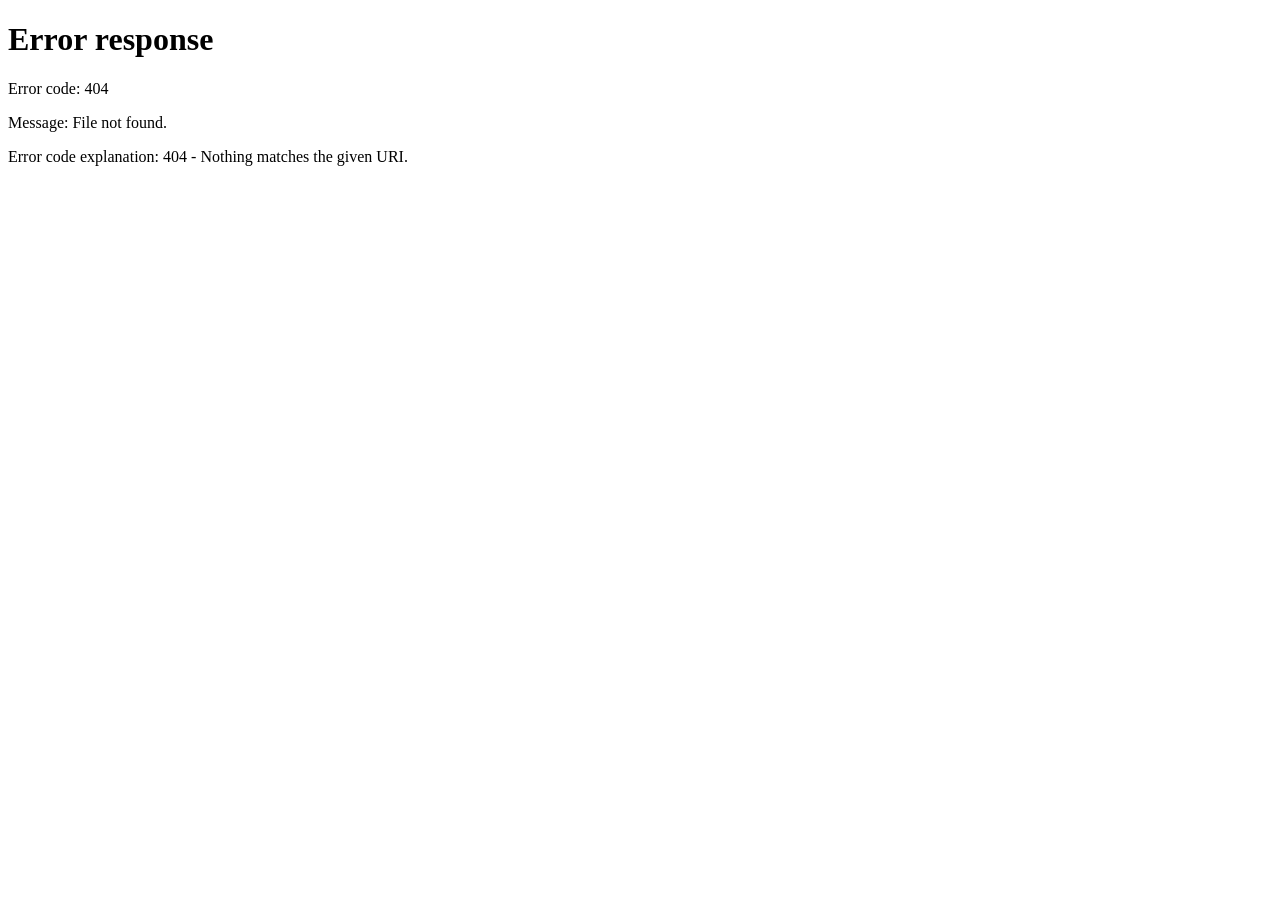
==== commit 68cab6ac: "Implement unified login page/flow for stakeholder and operator, update redirects, clean duplicate HT" ====
--- a/static/stakeholder.html
+++ b/static/stakeholder.html
@@ -405,63 +405,10 @@
         <p>&copy; 2026 Solaris Control • Portal de Supervisión Ejecutiva para Stakeholders.</p>
     </footer>
 
-    <!-- Modal Obligatorio de Inicio de Sesión / Registro -->
-    <div class="login-fullscreen-overlay" id="modal-mandatory-login" style="display: flex;">
-        <div class="login-card">
-            <div class="login-header">
-                <div class="login-logo-icon"><i class="fa-solid fa-sun-plant-wilt"></i></div>
-                <h2>SOLARIS CONTROL</h2>
-                <p id="login-subheading">Ingreso al Portal Ejecutivo de Stakeholders</p>
-            </div>
-
-            <!-- Formulario de Login -->
-            <form id="form-mandatory-login">
-                <div id="login-error-msg" class="login-error-alert" style="display: none;"></div>
-                <div class="form-group">
-                    <label><i class="fa-solid fa-user"></i> Nombre de Usuario</label>
-                    <input type="text" id="login-username" class="form-control" required placeholder="ej: stakeholder" autocomplete="username">
-                </div>
-                <div class="form-group">
-                    <label><i class="fa-solid fa-lock"></i> Contraseña</label>
-                    <input type="password" id="login-password" class="form-control" required placeholder="••••••••" autocomplete="current-password">
-                </div>
-                <button type="submit" class="btn btn-primary btn-block btn-login-submit" id="btn-login-submit">
-                    <i class="fa-solid fa-right-to-bracket"></i> Iniciar Sesión
-                </button>
-                <div class="login-toggle-link mt-3 text-center">
-                    <small>¿No tienes cuenta? <a href="#" id="link-show-register" style="color: #60a5fa; text-decoration: underline;">Registrarse como Stakeholder</a></small>
-                </div>
-            </form>
-
-            <!-- Formulario de Registro de Stakeholder -->
-            <form id="form-mandatory-register" style="display: none;">
-                <div id="register-error-msg" class="login-error-alert" style="display: none;"></div>
-                <div class="form-group">
-                    <label><i class="fa-solid fa-id-card"></i> Nombre Completo</label>
-                    <input type="text" id="reg-fullname" class="form-control" required placeholder="ej: María Pérez">
-                </div>
-                <div class="form-group">
-                    <label><i class="fa-solid fa-user"></i> Nombre de Usuario</label>
-                    <input type="text" id="reg-username" class="form-control" required placeholder="ej: mperez">
-                </div>
-                <div class="form-group">
-                    <label><i class="fa-solid fa-lock"></i> Contraseña</label>
-                    <input type="password" id="reg-password" class="form-control" required placeholder="••••••••">
-                </div>
-                <button type="submit" class="btn btn-success btn-block btn-login-submit" id="btn-register-submit">
-                    <i class="fa-solid fa-user-plus"></i> Crear Cuenta de Stakeholder
-                </button>
-                <div class="login-toggle-link mt-3 text-center">
-                    <small>¿Ya tienes cuenta? <a href="#" id="link-show-login" style="color: #60a5fa; text-decoration: underline;">Volver a Iniciar Sesión</a></small>
-                </div>
-            </form>
-        </div>
-    </div>
-
     <!-- Toast Notification Overlay -->
     <div id="toast-container" class="toast-container"></div>
 
     <!-- Stakeholder JavaScript Logic -->
-    <script src="/static/js/stakeholder.js?v=4.0"></script>
+    <script src="/static/js/stakeholder.js?v=9.1"></script>
 </body>
 </html>
